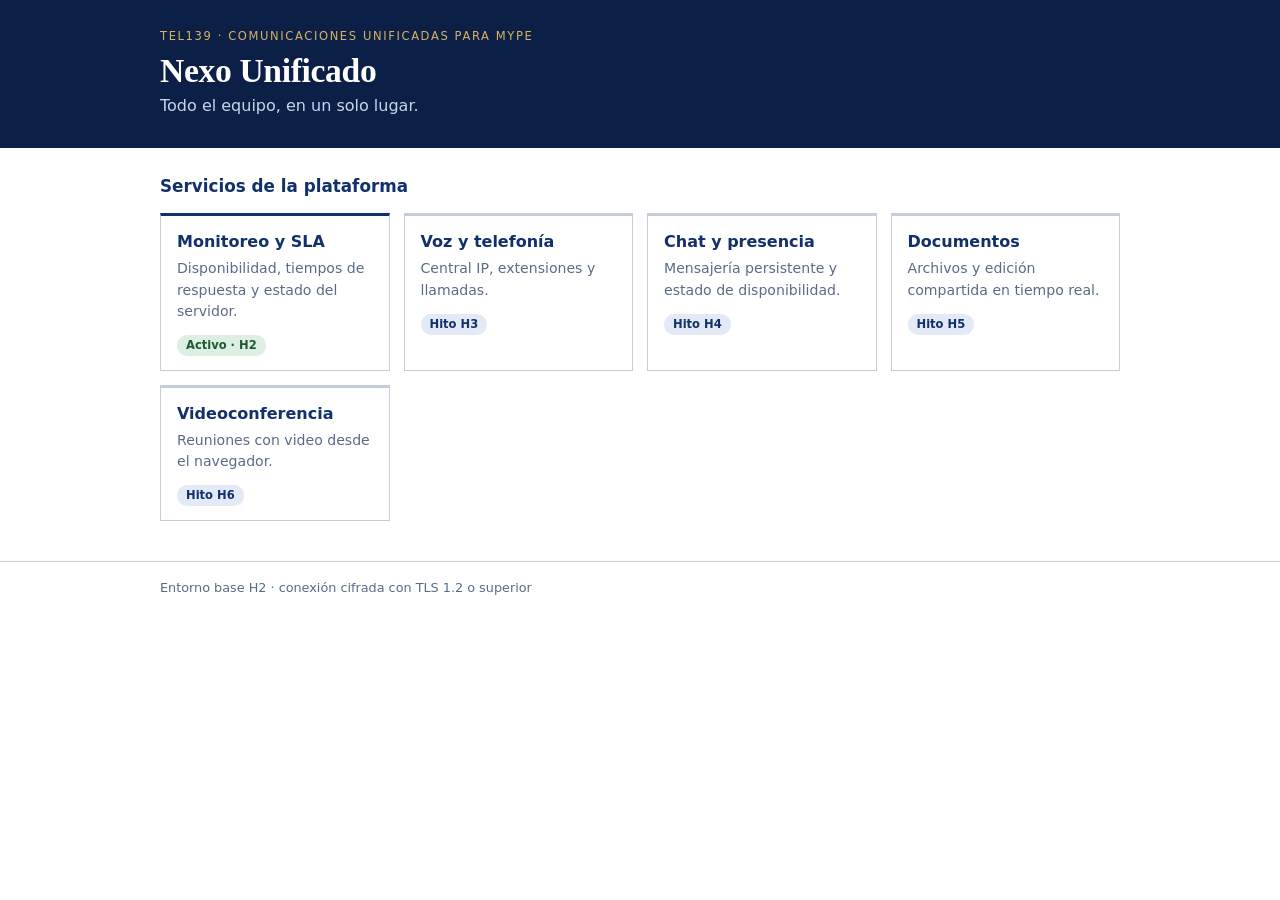
==== portal/index.html @ e8c2778b "first commit" ====
<!doctype html>
<html lang="es">
<head>
<meta charset="utf-8">
<meta name="viewport" content="width=device-width, initial-scale=1">
<title>Nexo Unificado · Portal</title>
<style>
  :root{--navy:#12306b;--deep:#0b1f47;--amber:#b8862b;--ink:#1f2937;--mute:#5b6b86;--line:#c5cddb;--tint:#f3f5f9}
  *{box-sizing:border-box}
  body{margin:0;font:16px/1.5 system-ui,-apple-system,"Segoe UI",Roboto,sans-serif;color:var(--ink);background:#fff}
  header{background:var(--deep);color:#fff;padding:28px 20px 30px}
  .wrap{max-width:960px;margin:0 auto}
  header small{display:block;letter-spacing:.14em;text-transform:uppercase;font-size:.72rem;color:#d9b25f;margin-bottom:8px}
  h1{margin:0 0 4px;font:700 2.1rem/1.1 Georgia,"Times New Roman",serif;letter-spacing:-.01em}
  header p{margin:0;color:#c9d5ee}
  main{padding:26px 20px 40px}
  h2{font-size:1.05rem;color:var(--navy);margin:0 0 14px}
  .grid{display:grid;gap:14px;grid-template-columns:repeat(auto-fill,minmax(220px,1fr))}
  .card{display:block;border:1px solid var(--line);border-top:3px solid var(--navy);padding:14px 16px;text-decoration:none;color:inherit;background:#fff}
  .card h3{margin:0 0 4px;font-size:1rem;color:var(--navy)}
  .card p{margin:0 0 10px;font-size:.88rem;color:var(--mute)}
  .tag{display:inline-block;font-size:.72rem;font-weight:600;padding:2px 9px;border-radius:10px}
  .on{background:#dcefe2;color:#1e5b34}
  .off{background:#e4eaf5;color:var(--navy)}
  a.card:hover{border-top-color:var(--amber);background:var(--tint)}
  .card.pend{border-top-color:var(--line);color:var(--mute)}
  footer{border-top:1px solid var(--line);padding:16px 20px;font-size:.8rem;color:var(--mute)}
  @media (max-width:480px){h1{font-size:1.7rem}}
</style>
</head>
<body>
<header><div class="wrap">
  <small>TEL139 · Comunicaciones unificadas para MYPE</small>
  <h1>Nexo Unificado</h1>
  <p>Todo el equipo, en un solo lugar.</p>
</div></header>
<main><div class="wrap">
  <h2>Servicios de la plataforma</h2>
  <div class="grid">
    <a class="card" href="/grafana/"><h3>Monitoreo y SLA</h3><p>Disponibilidad, tiempos de respuesta y estado del servidor.</p><span class="tag on">Activo · H2</span></a>
    <div class="card pend"><h3>Voz y telefonía</h3><p>Central IP, extensiones y llamadas.</p><span class="tag off">Hito H3</span></div>
    <div class="card pend"><h3>Chat y presencia</h3><p>Mensajería persistente y estado de disponibilidad.</p><span class="tag off">Hito H4</span></div>
    <div class="card pend"><h3>Documentos</h3><p>Archivos y edición compartida en tiempo real.</p><span class="tag off">Hito H5</span></div>
    <div class="card pend"><h3>Videoconferencia</h3><p>Reuniones con video desde el navegador.</p><span class="tag off">Hito H6</span></div>
  </div>
</div></main>
<footer><div class="wrap">Entorno base H2 · conexión cifrada con TLS 1.2 o superior</div></footer>
</body>
</html>
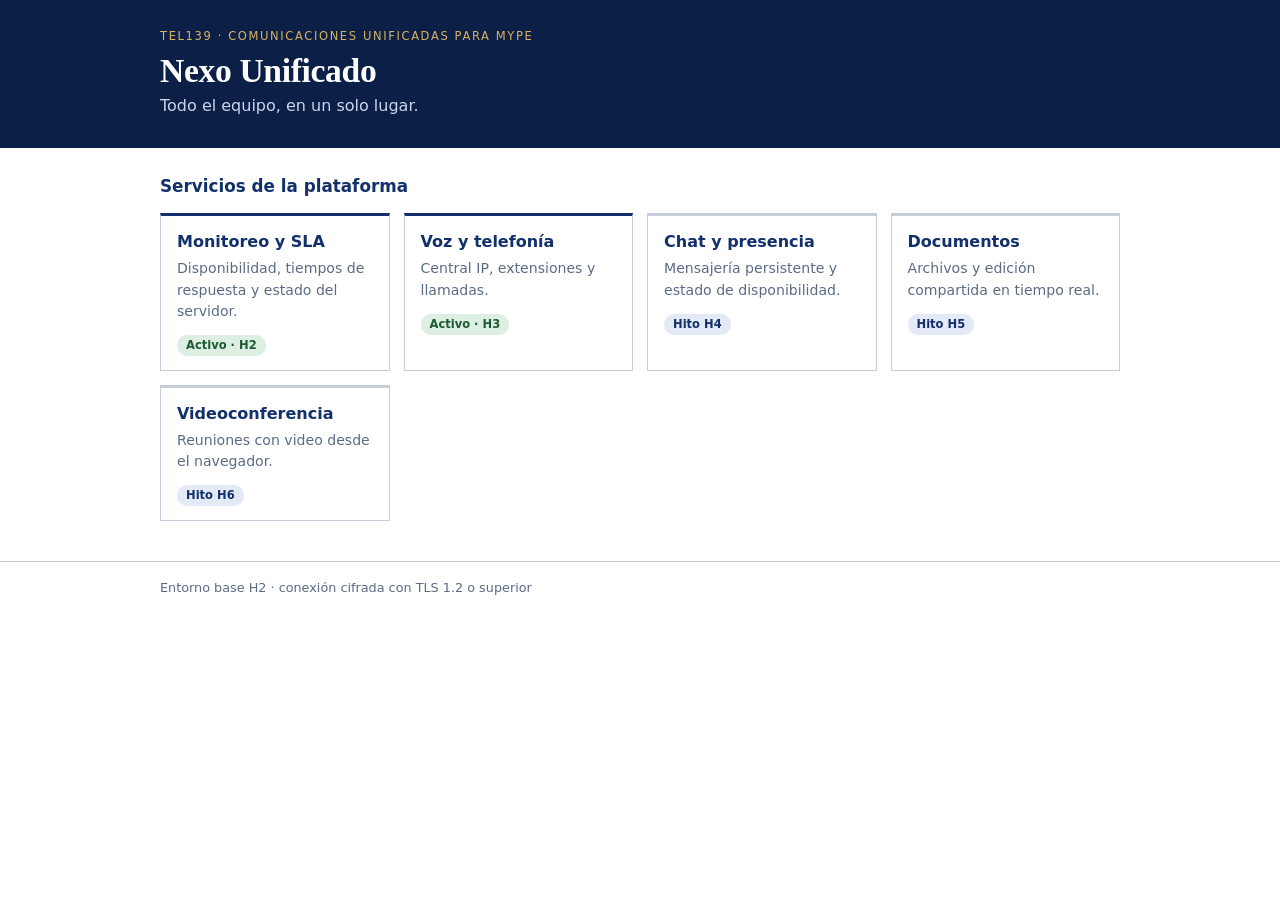
==== commit df179d47: "Asterisk lee la llave TLS con dueño asterisk" ====
--- a/portal/index.html
+++ b/portal/index.html
@@ -38,7 +38,7 @@
   <h2>Servicios de la plataforma</h2>
   <div class="grid">
     <a class="card" href="/grafana/"><h3>Monitoreo y SLA</h3><p>Disponibilidad, tiempos de respuesta y estado del servidor.</p><span class="tag on">Activo · H2</span></a>
-    <div class="card pend"><h3>Voz y telefonía</h3><p>Central IP, extensiones y llamadas.</p><span class="tag off">Hito H3</span></div>
+    <a class="card" href="/voip/"><h3>Voz y telefonía</h3><p>Central IP, extensiones y llamadas.</p><span class="tag on">Activo · H3</span></a>
     <div class="card pend"><h3>Chat y presencia</h3><p>Mensajería persistente y estado de disponibilidad.</p><span class="tag off">Hito H4</span></div>
     <div class="card pend"><h3>Documentos</h3><p>Archivos y edición compartida en tiempo real.</p><span class="tag off">Hito H5</span></div>
     <div class="card pend"><h3>Videoconferencia</h3><p>Reuniones con video desde el navegador.</p><span class="tag off">Hito H6</span></div>
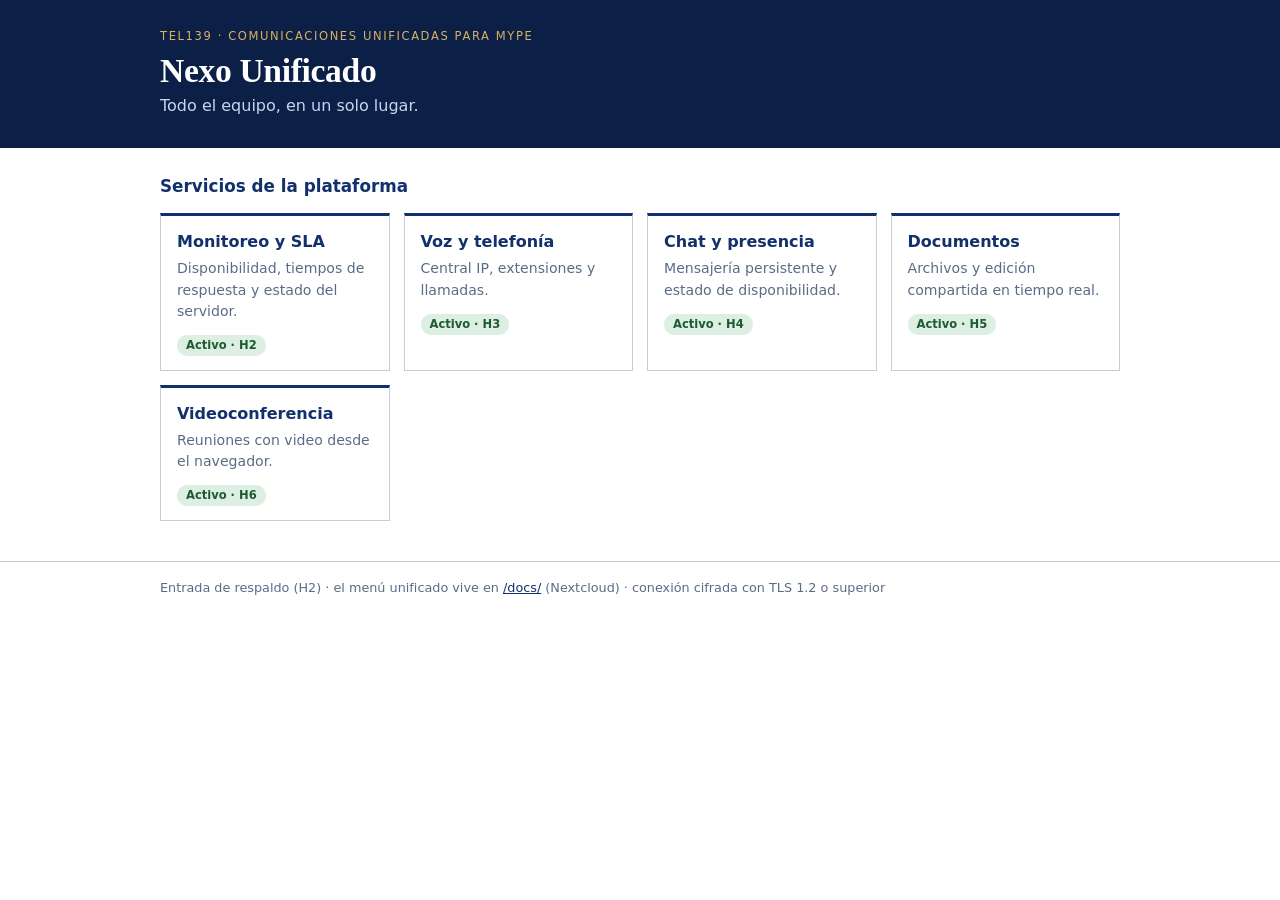
==== commit 3e487cfc: "Raiz directa a Keycloak, menu unificado poblado solo y NEXO_HOST como unica variable de host La raiz" ====
--- a/portal/index.html
+++ b/portal/index.html
@@ -25,6 +25,7 @@
   a.card:hover{border-top-color:var(--amber);background:var(--tint)}
   .card.pend{border-top-color:var(--line);color:var(--mute)}
   footer{border-top:1px solid var(--line);padding:16px 20px;font-size:.8rem;color:var(--mute)}
+  footer a{color:var(--navy)}
   @media (max-width:480px){h1{font-size:1.7rem}}
 </style>
 </head>
@@ -38,12 +39,12 @@
   <h2>Servicios de la plataforma</h2>
   <div class="grid">
     <a class="card" href="/grafana/"><h3>Monitoreo y SLA</h3><p>Disponibilidad, tiempos de respuesta y estado del servidor.</p><span class="tag on">Activo · H2</span></a>
-    <a class="card" href="/voip/"><h3>Voz y telefonía</h3><p>Central IP, extensiones y llamadas.</p><span class="tag on">Activo · H3</span></a>
-    <div class="card pend"><h3>Chat y presencia</h3><p>Mensajería persistente y estado de disponibilidad.</p><span class="tag off">Hito H4</span></div>
-    <div class="card pend"><h3>Documentos</h3><p>Archivos y edición compartida en tiempo real.</p><span class="tag off">Hito H5</span></div>
-    <div class="card pend"><h3>Videoconferencia</h3><p>Reuniones con video desde el navegador.</p><span class="tag off">Hito H6</span></div>
+    <a class="card" href="/voip/embed.html"><h3>Voz y telefonía</h3><p>Central IP, extensiones y llamadas.</p><span class="tag on">Activo · H3</span></a>
+    <a class="card" href="/element/"><h3>Chat y presencia</h3><p>Mensajería persistente y estado de disponibilidad.</p><span class="tag on">Activo · H4</span></a>
+    <a class="card" href="/docs/"><h3>Documentos</h3><p>Archivos y edición compartida en tiempo real.</p><span class="tag on">Activo · H5</span></a>
+    <a class="card" href="/jitsi/"><h3>Videoconferencia</h3><p>Reuniones con video desde el navegador.</p><span class="tag on">Activo · H6</span></a>
   </div>
 </div></main>
-<footer><div class="wrap">Entorno base H2 · conexión cifrada con TLS 1.2 o superior</div></footer>
+<footer><div class="wrap">Entrada de respaldo (H2) · el menú unificado vive en <a href="/docs/">/docs/</a> (Nextcloud) · conexión cifrada con TLS 1.2 o superior</div></footer>
 </body>
 </html>
